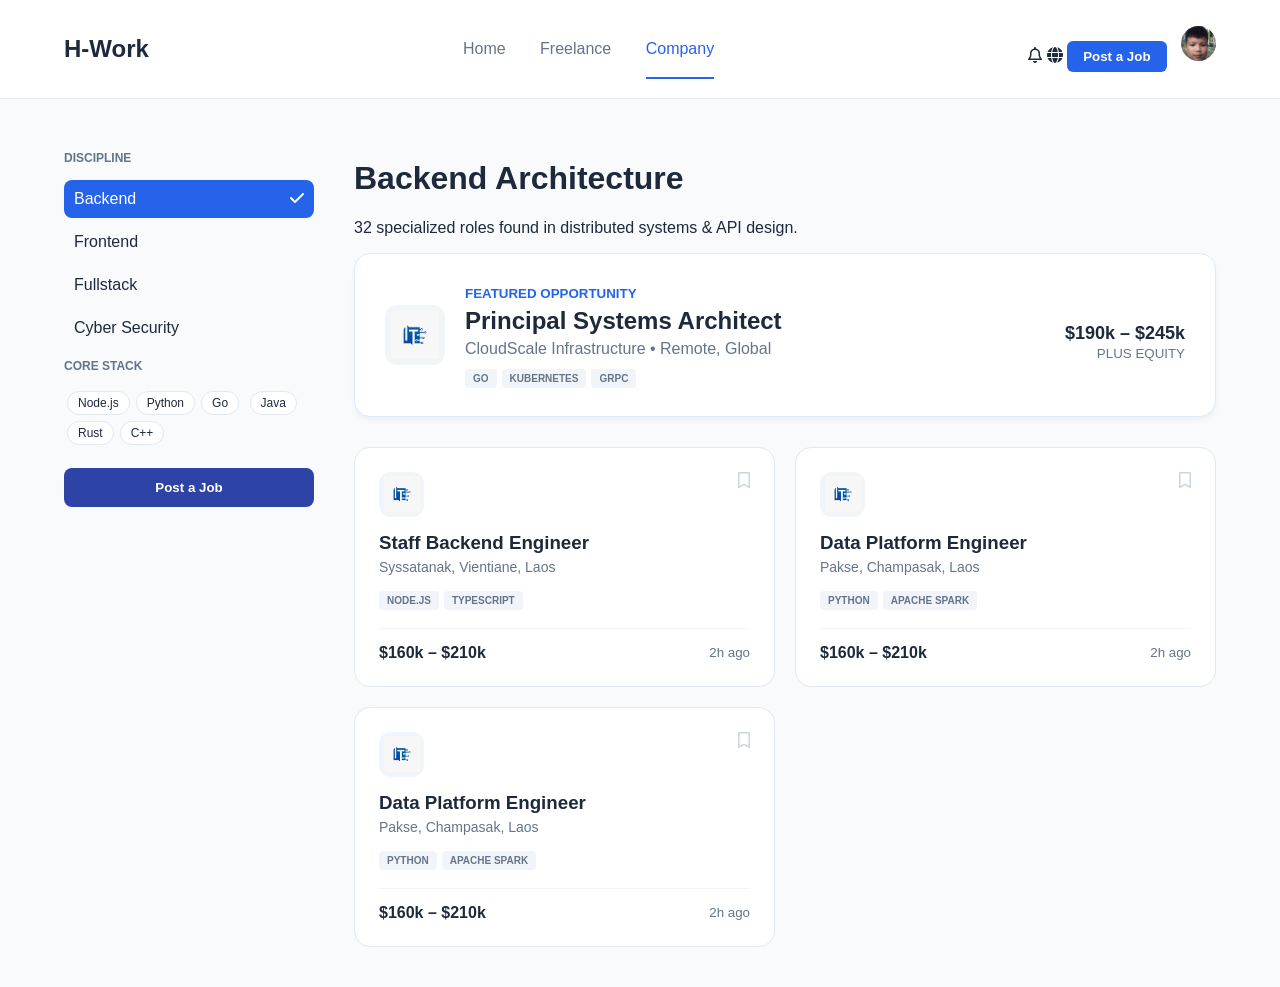
==== Company.html @ 3ec770e5 "Company" ====
<!DOCTYPE html>
<html lang="lo">
<head>
    <meta charset="UTF-8">
    <meta name="viewport" content="width=device-width, initial-scale=1.0">
    <title>H-Work | Backend Architecture</title>
    <link rel="stylesheet" href="https://cdnjs.cloudflare.com/ajax/libs/font-awesome/6.0.0/css/all.min.css">
    <link rel="stylesheet" href="Company.css">
</head>
<body>

    <header class="navbar">
        <div class="logo"><h2>H-Work</h2></div>
        <nav class="nav-menu">
            <a href="#">Home</a>
            <a href="#">Freelance</a>
            <a href="#" class="active">Company</a>
        </nav>
        <div class="nav-right">
            <i class="fa-regular fa-bell"></i>
            <i class="fa-solid fa-globe"></i>
            <button class="btn-post">Post a Job</button>
            <img src="/png/ProF.png" alt="User" class="profile-img">
        </div>
    </header>

    <div class="layout-container">
        <aside class="sidebar">
            <div class="filter-group">
                <h3>DISCIPLINE</h3>
                <div class="filter-item active">Backend <i class="fa-solid fa-check"></i></div>
                <div class="filter-item">Frontend</div>
                <div class="filter-item">Fullstack</div>
                <div class="filter-item">Cyber Security</div>
            </div>

            <div class="filter-group">
                <h3>CORE STACK</h3>
                <div class="stack-tags">
                    <span>Node.js</span><span>Python</span><span>Go</span>
                    <span>Java</span><span>Rust</span><span>C++</span>
                </div>
            </div>
            <button class="btn-post-sidebar">Post a Job</button>
        </aside>

        <main class="content">
            <div class="page-header">
                <h1>Backend Architecture</h1>
                <p>32 specialized roles found in distributed systems & API design.</p>
            </div>

            <div id="featured-job-container"></div>

            <div class="job-grid" id="job-list-container">
                </div>
        </main>
    </div>

    <script src="Company.js"></script>
</body>
</html>
---- Company.css ----
:root {
    --blue: #2563eb;
    --dark-blue: #1d4ed8;
    --bg: #f8fafc;
    --border: #e2e8f0;
    --text-main: #1e293b;
    --text-muted: #64748b;
}

body {
    font-family: 'Inter', sans-serif;
    background-color: var(--bg);
    margin: 0; color: var(--text-main);
}

/* Navbar */
.navbar {
    display: flex; justify-content: space-between; align-items: center;
    padding: 15px 5%; background: white; border-bottom: 1px solid var(--border);
    position: sticky; top: 0; z-index: 100;
}
.nav-menu a { text-decoration: none; margin: 0 15px; color: var(--text-muted); font-weight: 500; }
.nav-menu a.active { color: var(--blue); border-bottom: 2px solid var(--blue); padding-bottom: 20px; }
.btn-post { background: var(--blue); color: white; border: none; padding: 8px 16px; border-radius: 6px; cursor: pointer; font-weight: 600; }
.profile-img { width: 35px; height: 35px; border-radius: 50%; object-fit: cover; margin-left: 10px; }

/* Layout */
.layout-container { display: grid; grid-template-columns: 250px 1fr; gap: 40px; padding: 40px 5%; }

/* Sidebar */
.filter-group h3 { font-size: 12px; color: var(--text-muted); margin-bottom: 15px; }
.filter-item { padding: 10px; border-radius: 8px; cursor: pointer; display: flex; justify-content: space-between; margin-bottom: 5px; }
.filter-item.active { background: var(--blue); color: white; }
.stack-tags span { display: inline-block; background: white; border: 1px solid var(--border); padding: 4px 10px; border-radius: 15px; font-size: 12px; margin: 3px; cursor: pointer; }
.btn-post-sidebar { width: 100%; margin-top: 20px; padding: 12px; background: #2d43a6; color: white; border: none; border-radius: 8px; font-weight: bold; }

/* Job Cards */
.featured-card {
    background: white; border-radius: 16px; padding: 30px;
    display: flex; gap: 20px; align-items: center;
    border: 1px solid #dbeafe; box-shadow: 0 4px 6px -1px rgba(0,0,0,0.05);
    margin-bottom: 30px;
}
.logo-box { width: 60px; height: 60px; background: #f1f5f9; border-radius: 12px; display: flex; align-items: center; justify-content: center; }
.logo-box img { width: 80%; height: 80%; object-fit: contain; }

.job-grid { display: grid; grid-template-columns: repeat(auto-fill, minmax(300px, 1fr)); gap: 20px; }
.job-card { background: white; border: 1px solid var(--border); border-radius: 16px; padding: 24px; transition: 0.3s; }
.job-card:hover { transform: translateY(-5px); box-shadow: 0 10px 20px rgba(0,0,0,0.05); }

.tag { font-size: 10px; background: #f1f5f9; padding: 4px 8px; border-radius: 4px; color: var(--text-muted); font-weight: bold; margin-right: 5px; }
.salary { font-weight: 800; font-size: 18px; margin-top: 15px; display: block; }
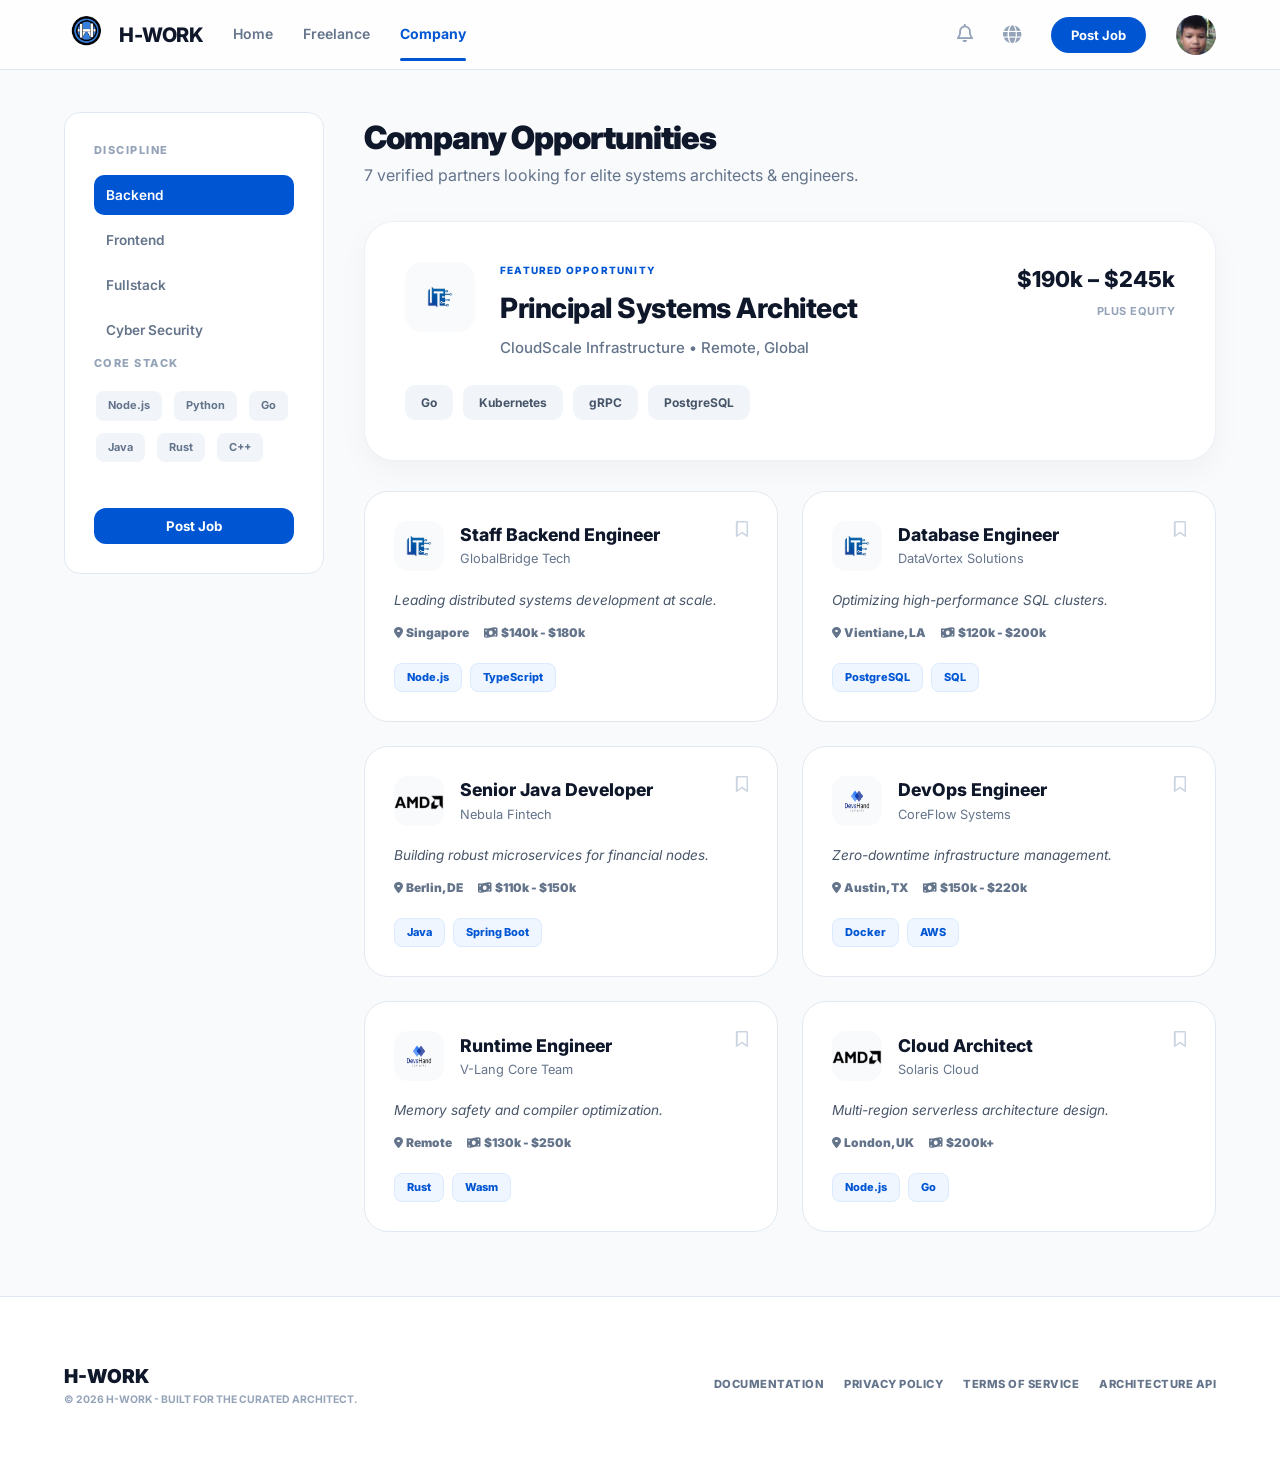
==== commit 973a1632: "final" ====
--- a/Company.html
+++ b/Company.html
@@ -1,62 +1,235 @@
 <!DOCTYPE html>
-<html lang="lo">
+<html lang="en">
+
 <head>
     <meta charset="UTF-8">
     <meta name="viewport" content="width=device-width, initial-scale=1.0">
-    <title>H-Work | Backend Architecture</title>
-    <link rel="stylesheet" href="https://cdnjs.cloudflare.com/ajax/libs/font-awesome/6.0.0/css/all.min.css">
+    <title>H-WORK | Companies</title>
+    <link rel="stylesheet" href="https://cdnjs.cloudflare.com/ajax/libs/font-awesome/6.4.0/css/all.min.css">
+    <link href="https://fonts.googleapis.com/css2?family=Inter:wght@300;400;500;600;700;800&display=swap"
+        rel="stylesheet">
+    <link rel="stylesheet" href="freelance.css">
     <link rel="stylesheet" href="Company.css">
 </head>
+
 <body>
 
-    <header class="navbar">
-        <div class="logo"><h2>H-Work</h2></div>
-        <nav class="nav-menu">
-            <a href="#">Home</a>
-            <a href="#">Freelance</a>
-            <a href="#" class="active">Company</a>
-        </nav>
-        <div class="nav-right">
-            <i class="fa-regular fa-bell"></i>
-            <i class="fa-solid fa-globe"></i>
-            <button class="btn-post">Post a Job</button>
-            <img src="/png/ProF.png" alt="User" class="profile-img">
+    <header class="main-header">
+        <div class="container header-content">
+            <div class="header-left">
+                <div class="logo-container">
+                    <a href="/index.html"><img src="picture/Logo3.png" alt="Logo" class="main-logo"></a>
+                    <span class="logo-text">H-WORK</span>
+                </div>
+                <nav class="main-nav">
+                    <a href="/index.html">Home</a>
+                    <a href="/freelance.html">Freelance</a>
+                    <a href="/Company.html" class="active">Company</a>
+                </nav>
+            </div>
+            <div class="header-actions">
+                <a href="/noti.html"><button class="icon-btn"><i class="far fa-bell"></i></button></a>
+                <button class="icon-btn"><i class="fa-solid fa-globe"></i></button>
+                <a href="/post-job.html"><button class="btn btn-primary post-job-btn">Post Job</button></a>
+                <a href="/profile.html">
+                    <button class="user-avatar">
+                        <img src="picture/profile.jpeg" alt="Profile">
+                    </button>
+                </a>
+            </div>
         </div>
     </header>
 
-    <div class="layout-container">
+    <div class="container main-layout">
         <aside class="sidebar">
-            <div class="filter-group">
-                <h3>DISCIPLINE</h3>
-                <div class="filter-item active">Backend <i class="fa-solid fa-check"></i></div>
-                <div class="filter-item">Frontend</div>
-                <div class="filter-item">Fullstack</div>
-                <div class="filter-item">Cyber Security</div>
-            </div>
-
-            <div class="filter-group">
-                <h3>CORE STACK</h3>
+            <div class="sidebar-inner">
+                <h3 class="sidebar-label">Discipline</h3>
+                <div class="discipline-list">
+                    <a href="/Company.html"></a><button class="discipline-btn active">Backend</button>
+                    <a href="/frontendCP.html"><button class="discipline-btn">Frontend</button></a>
+                    <button class="discipline-btn">Fullstack</button>
+                    <button class="discipline-btn">Cyber Security</button>
+                </div>
+
+                <h3 class="sidebar-label">Core Stack</h3>
                 <div class="stack-tags">
-                    <span>Node.js</span><span>Python</span><span>Go</span>
-                    <span>Java</span><span>Rust</span><span>C++</span>
-                </div>
-            </div>
-            <button class="btn-post-sidebar">Post a Job</button>
+                    <span class="tag">Node.js</span>
+                    <span class="tag">Python</span>
+                    <span class="tag">Go</span>
+                    <span class="tag">Java</span>
+                    <span class="tag">Rust</span>
+                    <span class="tag">C++</span>
+                </div>
+
+                <button class="btn-sidebar-post">Post Job</button>
+            </div>
         </aside>
 
-        <main class="content">
-            <div class="page-header">
-                <h1>Backend Architecture</h1>
-                <p>32 specialized roles found in distributed systems & API design.</p>
-            </div>
-
-            <div id="featured-job-container"></div>
-
-            <div class="job-grid" id="job-list-container">
-                </div>
+        <main class="feed">
+            <div class="feed-header">
+                <h2>Company Opportunities</h2>
+                <p>7 verified partners looking for elite systems architects & engineers.</p>
+            </div>
+
+                <div class="featured-card">
+                <div class="featured-top-row">
+                    <div class="featured-logo-box">
+                        <img src="picture/Logo1.png" alt="CloudScale">
+                    </div>
+                    <div class="featured-header-text">
+                        <span class="featured-label">FEATURED OPPORTUNITY</span>
+                        <h3 class="featured-title">Principal Systems Architect</h3>
+                        <p class="featured-subtitle">CloudScale Infrastructure • Remote, Global</p>
+                    </div>
+                    <div class="featured-pricing">
+                        <span class="price-big">$190k – $245k</span>
+                        <span class="price-sub">PLUS EQUITY</span>
+                    </div>
+                </div>
+    
+                <div class="featured-tags">
+                    <span class="badge-tech">Go</span>
+                    <span class="badge-tech">Kubernetes</span>
+                    <span class="badge-tech">gRPC</span>
+                    <span class="badge-tech">PostgreSQL</span>
+                </div>
+            </div>
+
+            <div class="job-grid">
+                <div class="job-card">
+                    <div class="card-header">
+                        <img src="picture/Logo1.png" class="profile-pic">
+                        <div class="header-info">
+                            <h4>Staff Backend Engineer</h4>
+                            <p>GlobalBridge Tech</p>
+                        </div>
+                        <i class="far fa-bookmark bookmark-icon"></i>
+                    </div>
+                    <p class="job-desc">Leading distributed systems development at scale.</p>
+                    <div class="job-meta">
+                        <i class="fa-solid fa-location-dot"> <span>Singapore</span> </i>
+                        <i class="fa-solid fa-money-bill-wave"> <span>$140k - $180k</span> </i>
+                    </div>
+                    <div class="tech-badges">
+                        <span class="badge-tech">Node.js</span><span class="badge-tech">TypeScript</span>
+                    </div>
+                </div>
+
+                <div class="job-card">
+                    <div class="card-header">
+                        <img src="picture/Logo1.png" class="profile-pic">
+                        <div class="header-info">
+                            <h4>Database Engineer</h4>
+                            <p>DataVortex Solutions</p>
+                        </div>
+                        <i class="far fa-bookmark bookmark-icon"></i>
+                    </div>
+                    <p class="job-desc">Optimizing high-performance SQL clusters.</p>
+                    <div class="job-meta">
+                        <i class="fa-solid fa-location-dot"> <span>Vientiane, LA</span> </i>
+                        <i class="fa-solid fa-money-bill-wave"> <span>$120k - $200k</span> </i>
+                    </div>
+                    <div class="tech-badges">
+                        <span class="badge-tech">PostgreSQL</span><span class="badge-tech">SQL</span>
+                    </div>
+                </div>
+
+                <a href="/viewjob.html">
+                    <div class="job-card">
+                        <div class="card-header">
+                            <img src="picture/Logo4.png" class="profile-pic">
+                            <div class="header-info">
+                                <h4>Senior Java Developer</h4>
+                                <p>Nebula Fintech</p>
+                            </div>
+                            <i class="far fa-bookmark bookmark-icon"></i>
+                        </div>
+                        <p class="job-desc">Building robust microservices for financial nodes.</p>
+                        <div class="job-meta">
+                            <i class="fa-solid fa-location-dot"> <span>Berlin, DE</span> </i>
+                            <i class="fa-solid fa-money-bill-wave"> <span>$110k - $150k</span> </i>
+                        </div>
+                        <div class="tech-badges">
+                            <span class="badge-tech">Java</span><span class="badge-tech">Spring Boot</span>
+                        </div>
+                    </div>
+                </a>
+
+                <div class="job-card">
+                    <div class="card-header">
+                        <img src="picture/Logo2.png" class="profile-pic">
+                        <div class="header-info">
+                            <h4>DevOps Engineer</h4>
+                            <p>CoreFlow Systems</p>
+                        </div>
+                        <i class="far fa-bookmark bookmark-icon"></i>
+                    </div>
+                    <p class="job-desc">Zero-downtime infrastructure management.</p>
+                    <div class="job-meta">
+                        <i class="fa-solid fa-location-dot"> <span>Austin, TX</span> </i>
+                        <i class="fa-solid fa-money-bill-wave"> <span>$150k - $220k</span> </i>
+                    </div>
+                    <div class="tech-badges">
+                        <span class="badge-tech">Docker</span><span class="badge-tech">AWS</span>
+                    </div>
+                </div>
+
+                <div class="job-card">
+                    <div class="card-header">
+                        <img src="picture/Logo2.png" class="profile-pic">
+                        <div class="header-info">
+                            <h4>Runtime Engineer</h4>
+                            <p>V-Lang Core Team</p>
+                        </div>
+                        <i class="far fa-bookmark bookmark-icon"></i>
+                    </div>
+                    <p class="job-desc">Memory safety and compiler optimization.</p>
+                    <div class="job-meta">
+                        <i class="fa-solid fa-location-dot"> <span>Remote</span> </i>
+                        <i class="fa-solid fa-money-bill-wave"> <span>$130k - $250k</span> </i>
+                    </div>
+                    <div class="tech-badges">
+                        <span class="badge-tech">Rust</span><span class="badge-tech">Wasm</span>
+                    </div>
+                </div>
+
+                <div class="job-card">
+                    <div class="card-header">
+                        <img src="picture/Logo4.png" class="profile-pic">
+                        <div class="header-info">
+                            <h4>Cloud Architect</h4>
+                            <p>Solaris Cloud</p>
+                        </div>
+                        <i class="far fa-bookmark bookmark-icon"></i>
+                    </div>
+                    <p class="job-desc">Multi-region serverless architecture design.</p>
+                    <div class="job-meta">
+                        <i class="fa-solid fa-location-dot"> <span>London, UK</span> </i>
+                        <i class="fa-solid fa-money-bill-wave"> <span>$200k+</span> </i>
+                    </div>
+                    <div class="tech-badges">
+                        <span class="badge-tech">Node.js</span><span class="badge-tech">Go</span>
+                    </div>
+                </div>
+            </div>
         </main>
     </div>
 
-    <script src="Company.js"></script>
+    <footer class="main-footer">
+        <div class="container footer-content">
+            <div class="footer-brand">
+                <h3>H-WORK</h3>
+                <p>© 2026 H-WORK - BUILT FOR THE CURATED ARCHITECT.</p>
+            </div>
+            <nav class="footer-links">
+                <a href="#">DOCUMENTATION</a>
+                <a href="#">PRIVACY POLICY</a>
+                <a href="#">TERMS OF SERVICE</a>
+                <a href="#">ARCHITECTURE API</a>
+            </nav>
+        </div>
+    </footer>
+
 </body>
+
 </html>
--- a/freelance.css
+++ b/freelance.css
@@ -0,0 +1,398 @@
+/* --- 1. SETTINGS & VARIABLES --- */
+:root {
+    --primary-color: #0056d2;
+    --primary-hover: #003a8c;
+    --bg-body: #f8fafc;
+    --text-main: #0f172a;
+    --text-muted: #64748b;
+    --text-light: #94a3b8;
+    --white: #ffffff;
+    --border-color: #e2e8f0;
+
+    --transition-fast: 0.2s ease-in-out;
+    --transition-base: 0.3s ease;
+
+    --radius-lg: 24px;
+    --radius-md: 16px;
+    --radius-sm: 8px;
+}
+
+/* --- 2. RESET & BASE --- */
+* {
+    margin: 0;
+    padding: 0;
+    box-sizing: border-box;
+    font-family: 'Inter', -apple-system, sans-serif;
+}
+
+body {
+    background-color: var(--bg-body);
+    color: var(--text-main);
+    line-height: 1.6;
+    padding-top: 80px;
+    /* Space for fixed header */
+}
+
+.container {
+    width: 90%;
+    max-width: 1200px;
+    margin: 0 auto;
+}
+
+a {
+    text-decoration: none;
+    color: inherit;
+    transition: var(--transition-fast);
+}
+
+/* --- 3. HEADER  --- */
+.main-header {
+    position: fixed;
+    top: 0;
+    left: 0;
+    width: 100%;
+    height: 70px;
+    background-color: rgba(255, 255, 255, 0.8);
+    backdrop-filter: blur(12px);
+    display: flex;
+    align-items: center;
+    border-bottom: 1px solid var(--border-color);
+    z-index: 1000;
+}
+
+.header-content {
+    display: flex;
+    justify-content: space-between;
+    align-items: center;
+}
+
+.header-left {
+    display: flex;
+    align-items: center;
+    gap: 40px;
+}
+
+.logo-container {
+    display: flex;
+    align-items: center;
+    gap: 8px;
+}
+
+.main-logo {
+    width: 60px;
+    height: 60px;
+    object-fit: contain;
+    transition: var(--transition-base);
+}
+
+.main-logo:hover {
+    transform: scale(1.05);
+}
+
+.logo-text {
+    font-weight: 800;
+    font-size: 1.25rem;
+    letter-spacing: -0.5px;
+}
+
+.main-nav {
+    display: flex;
+    gap: 30px;
+}
+
+.main-nav a {
+    font-size: 14px;
+    font-weight: 600;
+    color: var(--text-muted);
+    position: relative;
+    padding: 10px 0;
+}
+
+.main-nav a.active {
+    color: var(--primary-color);
+    font-weight: 700;
+}
+
+.main-nav a.active::after {
+    content: "";
+    position: absolute;
+    left: 0;
+    bottom: 2px;
+    width: 100%;
+    height: 3px;
+    background-color: var(--primary-color);
+    border-radius: 10px;
+}
+
+.main-nav a:not(.active):hover {
+    color: var(--text-main);
+}
+
+.header-actions {
+    display: flex;
+    gap: 15px;
+    align-items: center;
+}
+
+.icon-btn {
+    background: none;
+    border: none;
+    cursor: pointer;
+    font-size: 18px;
+    color: var(--text-light);
+    transition: var(--transition-fast);
+}
+
+.icon-btn:hover {
+    color: var(--text-main);
+}
+
+.btn-primary {
+    background-color: var(--primary-color);
+    color: var(--white);
+    padding: 8px 20px;
+    border-radius: 50px;
+    font-weight: 700;
+    font-size: 13px;
+    border: none;
+    cursor: pointer;
+}
+
+.btn-primary:hover {
+    background-color: var(--primary-hover);
+}
+
+.user-avatar {
+    background: transparent;
+    border: none;
+    padding: 0;
+    cursor: pointer;
+    display: flex;
+    align-items: center;
+}
+
+.user-avatar img {
+    width: 40px;
+    height: 40px;
+    border-radius: 50%;
+    object-fit: cover;
+    transition: var(--transition-fast);
+}
+
+.user-avatar:hover img {
+    transform: scale(1.1);
+    box-shadow: 0 0 10px rgba(0, 86, 210, 0.2);
+}
+
+.main-layout {
+    display: grid;
+    grid-template-columns: 260px 1fr;
+    gap: 40px;
+    margin-top: 3rem;
+}
+
+.sidebar-inner {
+    background: var(--white);
+    padding: 1.8rem;
+    border-radius: var(--radius-md);
+    border: 1px solid var(--border-color);
+    position: sticky;
+    top: 100px;
+}
+
+.sidebar-label {
+    font-size: 0.65rem;
+    text-transform: uppercase;
+    letter-spacing: 1.5px;
+    color: var(--text-light);
+    margin-bottom: 1rem;
+    font-weight: 800;
+}
+
+.discipline-btn {
+    width: 100%;
+    text-align: left;
+    padding: 0.7rem 1rem;
+    border-radius: 10px;
+    border: none;
+    background: transparent;
+    color: var(--text-muted);
+    font-weight: 600;
+    font-size: 0.85rem;
+    cursor: pointer;
+    margin-bottom: 0.3rem;
+}
+
+.discipline-btn.active {
+    background: var(--primary-color);
+    color: white;
+}
+
+.stack-tags {
+    display: flex;
+    flex-wrap: wrap;
+    gap: 0.5rem;
+    margin-bottom: 1.5rem;
+}
+
+.tag {
+    background: #f1f5f9;
+    padding: 0.4rem 0.7rem;
+    border-radius: 8px;
+    font-size: 0.7rem;
+    font-weight: 700;
+    color: var(--text-muted);
+}
+
+.btn-sidebar-post {
+    width: 100%;
+    padding: 0.8rem;
+    background: var(--primary-color);
+    color: white;
+    border: none;
+    border-radius: 12px;
+    font-weight: 700;
+    cursor: pointer;
+    transition: var(--transition-fast);
+}
+
+.btn-sidebar-post:hover {
+    background-color: var(--primary-hover);
+    transform: translateY(-1px);
+    box-shadow: 0 4px 12px rgba(0, 86, 210, 0.2);
+}
+
+.btn-sidebar-post:active {
+    transform: scale(0.98);
+}
+
+/* --- 5. JOB CARDS GRID --- */
+.feed-header h2 {
+    font-size: 2rem;
+    font-weight: 900;
+    letter-spacing: -1px;
+}
+
+.feed-header p {
+    color: var(--text-muted);
+    margin-bottom: 2rem;
+}
+
+.job-grid {
+    display: grid;
+    grid-template-columns: repeat(2, 1fr);
+    gap: 1.5rem;
+}
+
+.job-card {
+    background: var(--white);
+    padding: 1.8rem;
+    border-radius: var(--radius-lg);
+    border: 1px solid var(--border-color);
+    position: relative;
+    transition: var(--transition-base);
+}
+
+.job-card:hover {
+    transform: translateY(-5px);
+    box-shadow: 0 10px 25px rgba(0, 0, 0, 0.04);
+}
+
+.card-header {
+    display: flex;
+    align-items: center;
+    gap: 1rem;
+    margin-bottom: 1.2rem;
+}
+
+.profile-pic {
+    width: 50px;
+    height: 50px;
+    border-radius: 14px;
+    background: #f8fafc;
+}
+
+.header-info h4 {
+    font-size: 1.1rem;
+    font-weight: 800;
+}
+
+.header-info p {
+    font-size: 0.8rem;
+    color: var(--text-muted);
+}
+
+.bookmark-icon {
+    position: absolute;
+    top: 1.8rem;
+    right: 1.8rem;
+    color: #cbd5e1;
+}
+
+.job-desc {
+    font-size: 0.85rem;
+    color: #475569;
+    font-style: italic;
+    margin-bottom: 1rem;
+}
+
+.job-meta {
+    display: flex;
+    gap: 1rem;
+    font-size: 0.75rem;
+    color: var(--text-muted);
+    font-weight: 700;
+    margin-bottom: 1.5rem;
+}
+
+.tech-badges {
+    display: flex;
+    gap: 0.5rem;
+}
+
+.badge-tech {
+    background: #eff6ff;
+    color: var(--primary-color);
+    padding: 0.3rem 0.7rem;
+    border-radius: 8px;
+    font-size: 0.65rem;
+    font-weight: 800;
+    border: 1px solid #dbeafe;
+}
+
+/* --- 6. FOOTER --- */
+.main-footer {
+    background: var(--white);
+    margin-top: 5rem;
+    padding: 4rem 0;
+    border-top: 1px solid var(--border-color);
+}
+
+.footer-content {
+    display: flex;
+    justify-content: space-between;
+    align-items: center;
+}
+
+.footer-brand h3 {
+    font-weight: 900;
+    font-size: 1.2rem;
+}
+
+.footer-brand p {
+    font-size: 0.65rem;
+    color: var(--text-light);
+    font-weight: 700;
+}
+
+.footer-links {
+    display: flex;
+    gap: 2rem;
+}
+
+.footer-links a {
+    font-size: 0.7rem;
+    font-weight: 800;
+    color: var(--text-muted);
+    letter-spacing: 0.5px;
+}
--- a/Company.css
+++ b/Company.css
@@ -1,52 +1,374 @@
+
 :root {
-    --blue: #2563eb;
-    --dark-blue: #1d4ed8;
-    --bg: #f8fafc;
-    --border: #e2e8f0;
-    --text-main: #1e293b;
+    --primary-color: #0056d2;
+    --primary-hover: #003a8c;
+    --bg-body: #f8fafc;
+    --text-main: #0f172a;
     --text-muted: #64748b;
+    --text-light: #94a3b8;
+    --white: #ffffff;
+    --border-color: #e2e8f0;
+    --radius-lg: 24px;
+    --radius-md: 16px;
+    --radius-sm: 8px;
+    --transition-base: 0.3s ease;
+    --transition-fast: 0.2s ease-in-out;
+}
+
+/* --- BASE & HEADER --- */
+* {
+    margin: 0;
+    padding: 0;
+    box-sizing: border-box;
+    font-family: 'Inter', sans-serif;
 }
 
 body {
-    font-family: 'Inter', sans-serif;
-    background-color: var(--bg);
-    margin: 0; color: var(--text-main);
-}
-
-/* Navbar */
-.navbar {
-    display: flex; justify-content: space-between; align-items: center;
-    padding: 15px 5%; background: white; border-bottom: 1px solid var(--border);
-    position: sticky; top: 0; z-index: 100;
-}
-.nav-menu a { text-decoration: none; margin: 0 15px; color: var(--text-muted); font-weight: 500; }
-.nav-menu a.active { color: var(--blue); border-bottom: 2px solid var(--blue); padding-bottom: 20px; }
-.btn-post { background: var(--blue); color: white; border: none; padding: 8px 16px; border-radius: 6px; cursor: pointer; font-weight: 600; }
-.profile-img { width: 35px; height: 35px; border-radius: 50%; object-fit: cover; margin-left: 10px; }
-
-/* Layout */
-.layout-container { display: grid; grid-template-columns: 250px 1fr; gap: 40px; padding: 40px 5%; }
-
-/* Sidebar */
-.filter-group h3 { font-size: 12px; color: var(--text-muted); margin-bottom: 15px; }
-.filter-item { padding: 10px; border-radius: 8px; cursor: pointer; display: flex; justify-content: space-between; margin-bottom: 5px; }
-.filter-item.active { background: var(--blue); color: white; }
-.stack-tags span { display: inline-block; background: white; border: 1px solid var(--border); padding: 4px 10px; border-radius: 15px; font-size: 12px; margin: 3px; cursor: pointer; }
-.btn-post-sidebar { width: 100%; margin-top: 20px; padding: 12px; background: #2d43a6; color: white; border: none; border-radius: 8px; font-weight: bold; }
-
-/* Job Cards */
+    background-color: var(--bg-body);
+    color: var(--text-main);
+    padding-top: 80px;
+}
+
+.container {
+    width: 90%;
+    max-width: 1200px;
+    margin: 0 auto;
+}
+
+.main-header {
+    position: fixed;
+    top: 0;
+    width: 100%;
+    height: 70px;
+    background: rgba(255, 255, 255, 0.8);
+    backdrop-filter: blur(12px);
+    border-bottom: 1px solid var(--border-color);
+    z-index: 1000;
+    display: flex;
+    align-items: center;
+}
+
+.header-content {
+    display: flex;
+    justify-content: space-between;
+    align-items: center;
+    width: 90%;
+}
+
+.header-left,
+.header-actions {
+    display: flex;
+    align-items: center;
+    gap: 30px;
+}
+
+.logo-container {
+    display: flex;
+    align-items: center;
+    gap: 10px;
+    font-weight: 800;
+    font-size: 1.2rem;
+}
+
+.main-logo {
+    width: 45px;
+}
+
+.main-nav a {
+    font-size: 14px;
+    font-weight: 600;
+    color: var(--text-muted);
+    text-decoration: none;
+}
+
+.main-nav a.active {
+    color: var(--primary-color);
+    position: relative;
+}
+
+.main-nav a.active::after {
+    content: "";
+    position: absolute;
+    bottom: -5px;
+    left: 0;
+    width: 100%;
+    height: 3px;
+    background: var(--primary-color);
+    border-radius: 10px;
+}
+
+/* --- FEATURED CARD --- */
 .featured-card {
-    background: white; border-radius: 16px; padding: 30px;
-    display: flex; gap: 20px; align-items: center;
-    border: 1px solid #dbeafe; box-shadow: 0 4px 6px -1px rgba(0,0,0,0.05);
+    background: #ffffff;
+    border-radius: 30px;
+    padding: 40px;
     margin-bottom: 30px;
-}
-.logo-box { width: 60px; height: 60px; background: #f1f5f9; border-radius: 12px; display: flex; align-items: center; justify-content: center; }
-.logo-box img { width: 80%; height: 80%; object-fit: contain; }
-
-.job-grid { display: grid; grid-template-columns: repeat(auto-fill, minmax(300px, 1fr)); gap: 20px; }
-.job-card { background: white; border: 1px solid var(--border); border-radius: 16px; padding: 24px; transition: 0.3s; }
-.job-card:hover { transform: translateY(-5px); box-shadow: 0 10px 20px rgba(0,0,0,0.05); }
-
-.tag { font-size: 10px; background: #f1f5f9; padding: 4px 8px; border-radius: 4px; color: var(--text-muted); font-weight: bold; margin-right: 5px; }
-.salary { font-weight: 800; font-size: 18px; margin-top: 15px; display: block; }+    border: 1px solid rgba(226, 232, 240, 0.6);
+    box-shadow: 0 10px 30px rgba(0, 0, 0, 0.04);
+    /* เงาจางๆ ดูแพง */
+    position: relative;
+    transition: all 0.3s ease;
+}
+
+.featured-card:hover {
+    box-shadow: 0 15px 40px rgba(0, 86, 210, 0.06);
+    transform: translateY(-2px);
+}
+
+.featured-top-row {
+    display: flex;
+    align-items: flex-start;
+    gap: 25px;
+    margin-bottom: 25px;
+}
+
+.featured-logo-box {
+    width: 70px;
+    height: 70px;
+    background: #f8fafc;
+    border-radius: 18px;
+    display: flex;
+    align-items: center;
+    justify-content: center;
+    padding: 10px;
+}
+
+.featured-logo-box img {
+    width: 100%;
+    height: auto;
+}
+
+.featured-header-text {
+    flex-grow: 1;
+}
+
+.featured-label {
+    display: block;
+    font-size: 10px;
+    font-weight: 800;
+    color: var(--primary-color);
+    letter-spacing: 1.2px;
+    text-transform: uppercase;
+    margin-bottom: 8px;
+}
+
+.featured-title {
+    font-size: 28px;
+    font-weight: 800;
+    color: #0f172a;
+    margin-bottom: 5px;
+    letter-spacing: -0.5px;
+}
+
+.featured-subtitle {
+    font-size: 15px;
+    color: #64748b;
+    font-weight: 500;
+}
+
+.featured-pricing {
+    text-align: right;
+}
+
+.price-big {
+    display: block;
+    font-size: 22px;
+    font-weight: 800;
+    color: #0f172a;
+}
+
+.price-sub {
+    font-size: 11px;
+    font-weight: 700;
+    color: #94a3b8;
+    letter-spacing: 0.5px;
+}
+
+.featured-tags {
+    display: flex;
+    gap: 10px;
+    margin-top: 10px;
+}
+
+.featured-tags .badge-tech {
+    background: #f1f5f9;
+    color: #475569;
+    border: none;
+    padding: 8px 16px;
+    border-radius: 10px;
+    font-size: 12px;
+    font-weight: 700;
+}
+
+.job-card {
+    border-radius: 30px;
+    padding: 30px;
+}
+
+/* --- SIDEBAR & GRID  --- */
+.main-layout {
+    display: grid;
+    grid-template-columns: 260px 1fr;
+    gap: 40px;
+    margin-top: 2rem;
+}
+
+.sidebar-inner {
+    background: white;
+    padding: 1.8rem;
+    border-radius: var(--radius-md);
+    border: 1px solid var(--border-color);
+    position: sticky;
+    top: 100px;
+}
+
+.sidebar-label {
+    font-size: 11px;
+    text-transform: uppercase;
+    color: var(--text-light);
+    margin-bottom: 1rem;
+    font-weight: 800;
+}
+
+.discipline-btn {
+    width: 100%;
+    text-align: left;
+    padding: 12px;
+    border-radius: 10px;
+    border: none;
+    background: transparent;
+    font-weight: 600;
+    cursor: pointer;
+    margin-bottom: 5px;
+    color: var(--text-muted);
+}
+
+.discipline-btn.active {
+    background: var(--primary-color);
+    color: white;
+}
+
+.tag {
+    background: #f1f5f9;
+    padding: 6px 12px;
+    border-radius: 8px;
+    font-size: 11px;
+    font-weight: 700;
+    color: var(--text-muted);
+    display: inline-block;
+    margin: 2px;
+}
+
+.job-grid {
+    display: grid;
+    grid-template-columns: repeat(2, 1fr);
+    gap: 1.5rem;
+}
+
+.job-card {
+    background: white;
+    padding: 1.8rem;
+    border-radius: var(--radius-lg);
+    border: 1px solid var(--border-color);
+    transition: var(--transition-base);
+}
+
+.job-card:hover {
+    transform: translateY(-5px);
+    box-shadow: 0 10px 25px rgba(0, 0, 0, 0.05);
+}
+
+.company-logo-sm {
+    width: 45px;
+    height: 45px;
+    background: var(--primary-color);
+    color: white;
+    display: flex;
+    align-items: center;
+    justify-content: center;
+    border-radius: 12px;
+    font-weight: 800;
+    font-size: 1.2rem;
+}
+
+.header-info h4 {
+    font-weight: 800;
+    font-size: 1.1rem;
+}
+
+.job-desc {
+    font-size: 0.85rem;
+    color: #475569;
+    margin: 15px 0;
+    font-style: italic;
+}
+
+.job-meta {
+    display: flex;
+    gap: 15px;
+    font-size: 12px;
+    font-weight: 700;
+    color: var(--text-muted);
+}
+
+.tech-badges {
+    display: flex;
+    gap: 8px;
+    margin-top: 15px;
+}
+
+.badge-tech {
+    background: #eff6ff;
+    color: var(--primary-color);
+    padding: 5px 12px;
+    border-radius: 8px;
+    font-size: 11px;
+    font-weight: 800;
+    border: 1px solid #dbeafe;
+}
+
+/* BUTTONS */
+.btn-primary,
+.btn-sidebar-post {
+    background: var(--primary-color);
+    color: white;
+    border: none;
+    padding: 10px 20px;
+    border-radius: 50px;
+    font-weight: 700;
+    cursor: pointer;
+}
+
+.btn-sidebar-post {
+    width: 100%;
+    margin-top: 20px;
+    border-radius: 12px;
+}
+
+.user-avatar img {
+    width: 40px;
+    height: 40px;
+    border-radius: 50%;
+    object-fit: cover;
+}
+
+/* FOOTER */
+.main-footer {
+    background: white;
+    padding: 4rem 0;
+    border-top: 1px solid var(--border-color);
+    margin-top: 4rem;
+}
+
+.footer-content {
+    display: flex;
+    justify-content: space-between;
+    align-items: center;
+}
+
+.footer-links {
+    display: flex;
+    gap: 20px;
+    font-size: 11px;
+    font-weight: 800;
+}
